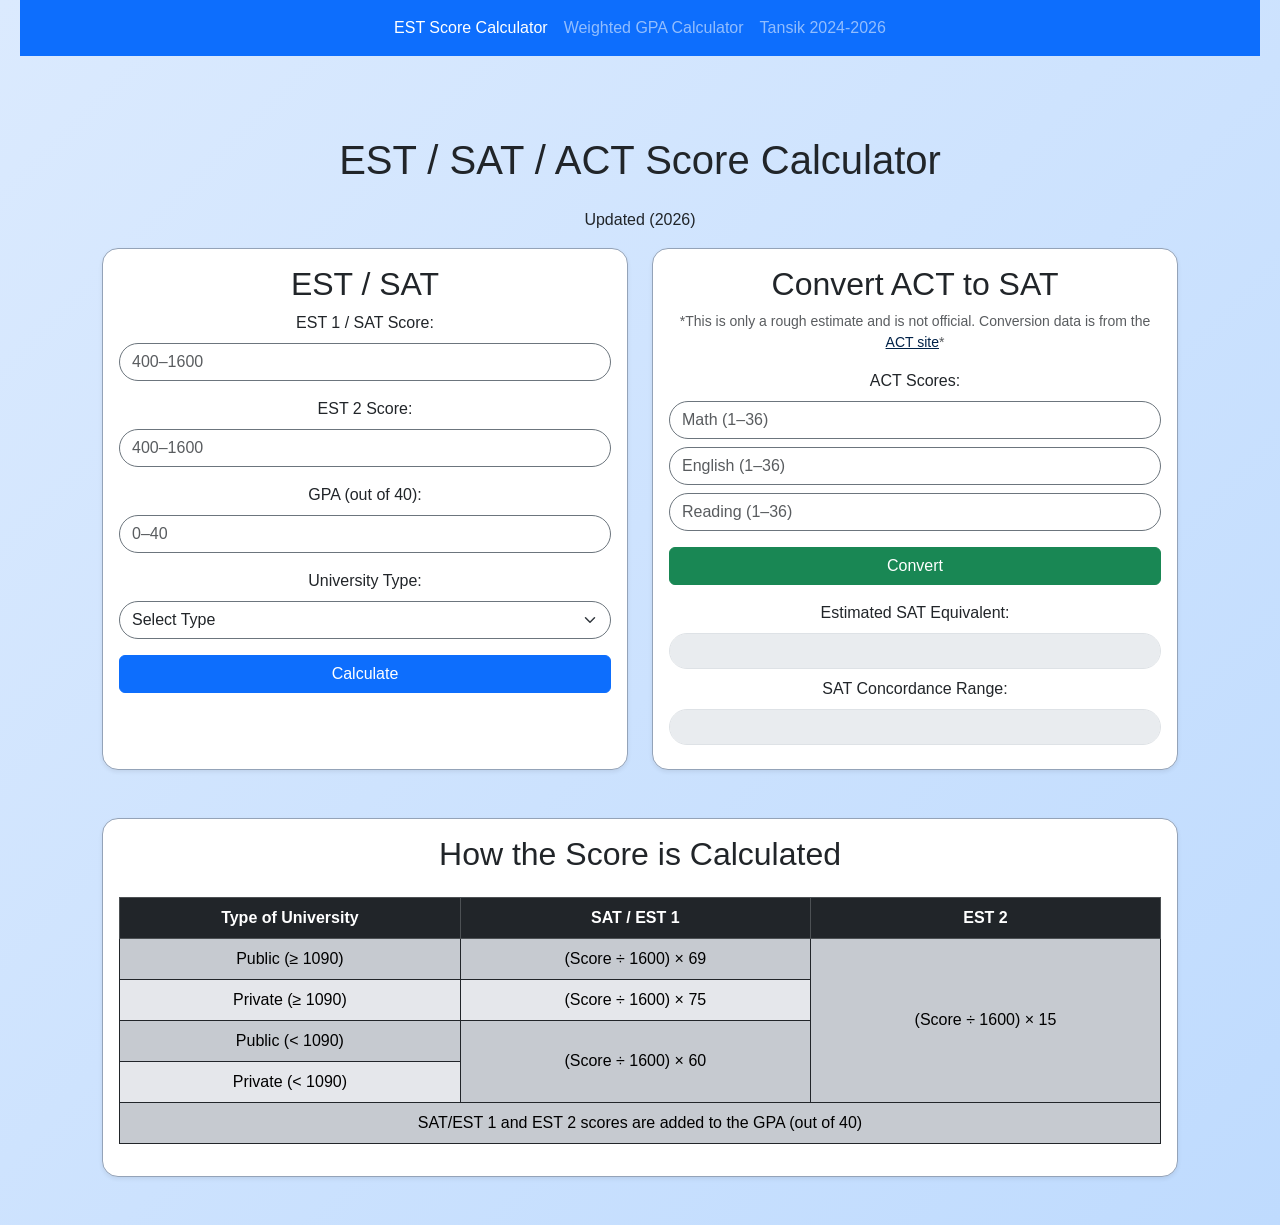
==== index.html @ f445e3b9 "Install Vercel Web Analytics Implemented Vercel Web Analytics for the EST Calculator project =======" ====
<!doctype html>
<html lang="en">
  <head>
    <meta charset="UTF-8" />
    <meta name="viewport" content="width=device-width, initial-scale=1.0" />
    <meta
      name="description"
      content="A quick and simple tool that calculates your EST, SAT, or ACT scores for Egyptian universities. See which public universities you can apply to."
    />
    <meta name="geo.region" content="EG" />
    <meta name="google-site-verification" content="kC3MD4U9ueDH6G-ekJu2nZVUK-XXSAlPMKfxy8IHWck" />
    <link rel="icon" href="data:," />
    <script>
      window.va = window.va || function () { (window.vaq = window.vaq || []).push(arguments); };
    </script>
    <script defer src="/_vercel/insights/script.js"></script>
    <script>
      window.si = window.si || function () { (window.siq = window.siq || []).push(arguments); };
    </script>
    <script defer src="/_vercel/speed-insights/script.js"></script>
    <meta name="robots" content="index, follow" />
    <title>(2026) EST / SAT / ACT Score Calculator for Egyptian Universities</title>
    <link rel="canonical" href="https://estcalculator.pages.dev" />
    <link href="https://cdn.jsdelivr.net/npm/bootstrap@5.3.3/dist/css/bootstrap.min.css" rel="stylesheet" />
    <link rel="stylesheet" href="https://cdn.jsdelivr.net/npm/bootstrap-icons@1.11.3/font/bootstrap-icons.min.css" />
    <link rel="stylesheet" href="styles.css" />
  </head>
  <body>
    <nav class="navbar navbar-expand-lg navbar-dark bg-primary mb-4">
      <div class="container-fluid">
        <button
          class="navbar-toggler"
          type="button"
          data-bs-toggle="collapse"
          data-bs-target="#navbarNav"
          aria-controls="navbarNav"
          aria-expanded="false"
          aria-label="Toggle navigation"
        >
          <span class="navbar-toggler-icon"></span>
        </button>
        <div class="collapse navbar-collapse" id="navbarNav">
          <ul class="navbar-nav mx-auto">
            <li class="nav-item">
              <a class="nav-link active" href="index.html">EST Score Calculator</a>
            </li>
            <li class="nav-item">
              <a class="nav-link" href="gpa/index.html">Weighted GPA Calculator</a>
            </li>
            <li class="nav-item">
              <a class="nav-link" href="tansik.html">Tansik 2024-2026</a>
            </li>
          </ul>
        </div>
      </div>
    </nav>
    <main>
      <div class="container py-5">
        <h1 class="text-center mb-4">EST / SAT / ACT Score Calculator</h1>
        <p>Updated (2026)</p>
        <div class="row g-4 align-items-stretch">
          <div class="col-md-6">
            <div class="card h-100 shadow-sm">
              <div class="card-body">
                <h2 class="card-title">EST / SAT</h2>
                <div class="mb-3">
                  <label for="est1" class="form-label">EST 1 / SAT Score:</label>
                  <input
                    id="est1"
                    type="number"
                    class="form-control border-secondary"
                    placeholder="400&ndash;1600"
                    min="400"
                    max="1600"
                    step="10"
                    required
                  />
                </div>
                <div class="mb-3">
                  <label for="est2" class="form-label">EST 2 Score:</label>
                  <input
                    id="est2"
                    type="number"
                    class="form-control border-secondary"
                    placeholder="400&ndash;1600"
                    min="400"
                    max="1600"
                    step="10"
                    required
                  />
                </div>
                <div class="mb-3">
                  <label for="gpa" class="form-label">GPA (out of 40):</label>
                  <input id="gpa" type="number" class="form-control border-secondary" placeholder="0&ndash;40" max="40" step="0.1" required />
                </div>
                <div class="mb-3">
                  <label for="uni" class="form-label">University Type:</label>
                  <select id="uni" class="form-select border-secondary" required>
                    <option value="" disabled selected>Select Type</option>
                    <option value="public">Public - حكومي</option>
                    <option value="private">Private - خاص</option>
                  </select>
                </div>
                <div class="mb-3 text-center">
                  <button id="calculate" class="btn btn-primary w-100" type="button">Calculate</button>
                </div>
                <div id="resultDiv" class="text-center">
                  <div id="result" class="fs-4 fw-bold"></div>
                </div>
              </div>
            </div>
          </div>
          <div class="col-md-6">
            <div class="card h-100 shadow-sm">
              <div class="card-body">
                <h2 class="card-title">Convert ACT to SAT</h2>
                <p class="small text-muted">
                  *This is only a rough estimate and is not official. Conversion data is from the
                  <a
                    href="https://www.act.org/content/act/en/products-and-services/the-act/scores/act-sat-concordance.html"
                    target="_blank"
                    >ACT site</a
                  >*
                </p>
                <div class="mb-3">
                  <label class="form-label">ACT Scores:</label>
                  <input
                    id="actMath"
                    class="form-control mb-2 border-secondary"
                    type="number"
                    placeholder="Math (1&ndash;36)"
                    min="1"
                    max="36"
                    aria-label="Math Score"
                  />
                  <input
                    id="actEnglish"
                    class="form-control mb-2 border-secondary"
                    type="number"
                    placeholder="English (1&ndash;36)"
                    min="1"
                    max="36"
                    aria-label="English Score"
                  />
                  <input
                    id="actReading"
                    class="form-control mb-3 border-secondary"
                    type="number"
                    placeholder="Reading (1&ndash;36)"
                    min="1"
                    max="36"
                    aria-label="Reading Score"
                  />
                  <button id="actSubmit" type="button" class="btn btn-success w-100">Convert</button>
                </div>
                <div id="estScoreDiv" class="mt-3">
                  <label for="estResult" class="form-label">Estimated SAT Equivalent:</label>
                  <input id="estResult" class="form-control mb-2" type="text" disabled />
                  <label for="estRange" class="form-label">SAT Concordance Range:</label>
                  <input id="estRange" class="form-control" type="text" disabled />
                </div>
              </div>
            </div>
          </div>
        </div>
        <div class="card mt-5 shadow-sm" id="tansik">
          <div class="card-body">
            <h2 class="card-title text-center mb-4">2026 Tansik</h2>
            <div class="d-flex mb-3 flexDiv" style="justify-self: center; flex-wrap: wrap; gap: 10px">
              <button class="btn btn-secondary" id="allButton">Show all</button>
              <div class="input-group w-auto flex-nowrap">
                <span class="input-group-text border-dark rounded-start-pill">
                  <i class="bi bi-search"></i>
                </span>
                <input
                  type="text"
                  class="form-control border-dark rounded-end-pill w-auto"
                  id="searchUni"
                  placeholder="Search by Name"
                />
              </div>
              <div class="input-group w-auto flex-nowrap">
                <span class="input-group-text border-dark rounded-start-pill">
                  <i id="sortIcon" class="bi bi-sort-down"></i>
                </span>
                <select
                  id="sortOrder"
                  aria-label="Sort universities by score"
                  class="form-select w-auto border-dark rounded-end-pill"
                >
                  <option value="desc">Highest → Lowest</option>
                  <option value="asc">Lowest → Highest</option>
                </select>
              </div>
            </div>
            <div class="table-responsive">
              <table class="table table-hover table-striped table-bordered align-middle text-center">
                <thead class="table-dark">
                  <tr>
                    <th scope="col">University/College</th>
                    <th scope="col">Min. Score</th>
                  </tr>
                </thead>
                <tbody id="matchTable"></tbody>
              </table>
            </div>
          </div>
        </div>
        <div class="card mt-5 shadow-sm">
          <div class="card-body">
            <h2 class="card-title text-center mb-4">How the Score is Calculated</h2>
            <div class="table-responsive">
              <table class="table table-hover border-dark table-striped table-bordered align-middle text-center">
                <thead class="table-dark">
                  <tr>
                    <th scope="col">Type of University</th>
                    <th scope="col">SAT / EST 1</th>
                    <th scope="col">EST 2</th>
                  </tr>
                </thead>
                <tbody>
                  <tr>
                    <td>Public (≥ 1090)</td>
                    <td>(Score ÷ 1600) &times; 69</td>
                    <td rowspan="4">(Score ÷ 1600) &times; 15</td>
                  </tr>
                  <tr>
                    <td>Private (≥ 1090)</td>
                    <td>(Score ÷ 1600) &times; 75</td>
                  </tr>
                  <tr>
                    <td>Public (&lt; 1090)</td>
                    <td rowspan="2">(Score ÷ 1600) &times; 60</td>
                  </tr>
                  <tr>
                    <td>Private (&lt; 1090)</td>
                  </tr>
                  <tr>
                    <td colspan="3">SAT/EST 1 and EST 2 scores are added to the GPA (out of 40)</td>
                  </tr>
                </tbody>
              </table>
            </div>
          </div>
        </div>
      </div>
    </main>
    <script src="https://cdn.jsdelivr.net/npm/bootstrap@5.3.3/dist/js/bootstrap.bundle.min.js"></script>
    <script type="module" src="script.js"></script>
  </body>
</html>
---- styles.css ----
body {
  font-family: Helvetica, sans-serif;
  text-align: center;
  min-height: 100vh !important;
  background: linear-gradient(135deg, #dbeafe, #bfdbfe);
  padding: 0 20px;
}
.card {
    border: 1px solid #94a3b8;
    box-shadow: 0 8px 24px rgba(15, 23, 42, 0.15);
    border-radius: 1rem;
}
.container {
  padding: 2rem;
  border-radius: 50px;
  margin-top: 2rem;
}
.table {
    background-color: #e5e7eb;
}
.table-striped > tbody > tr:nth-of-type(odd) > * {
    background-color: #d1d5db;
}
.table-striped > tbody > tr:nth-of-type(even) > * {
    background-color: #e5e7eb;
}
input, select {
  border-radius: 20px !important;
  font-size: 1rem;
}
#resultDiv {
  background-color: white;
  border-radius: 15px;
  padding: 1rem;
  color: #000;
  font-weight: bold;
  font-size: 1.25rem;
  margin-top: 1rem;
}
a {
  color: #002147;
  text-decoration: underline;
}
#actDiv input, #actDiv button {
  width: 120px;
  height: 40px;
  margin: 0.3rem 0;
}
#tansik {
  display: none;
}
#estScoreDiv input {
  font-weight: bold;
  font-size: 1rem;
  padding: 0.3rem 0.75rem;
  margin-bottom: 0.5rem;
  text-align: center;
}
@media (max-width: 768px) {
  .container {
    padding: 1.5rem;
  }
  #actDiv input, #actDiv button {
    width: 100%;
  }
}
@media (max-width: 575px) {
  .container {
    padding: 1rem;
    margin-top: 0;
    border-radius: 0;
  }
  .flexDiv {
    flex-direction: column;
    align-items: center;
  }
  .flexDiv * {
    margin: auto;
  }
}
@media (max-width: 330px) {
  .container {
    padding-left: 0.2rem;
    padding-right: 0.2rem;
  }
}
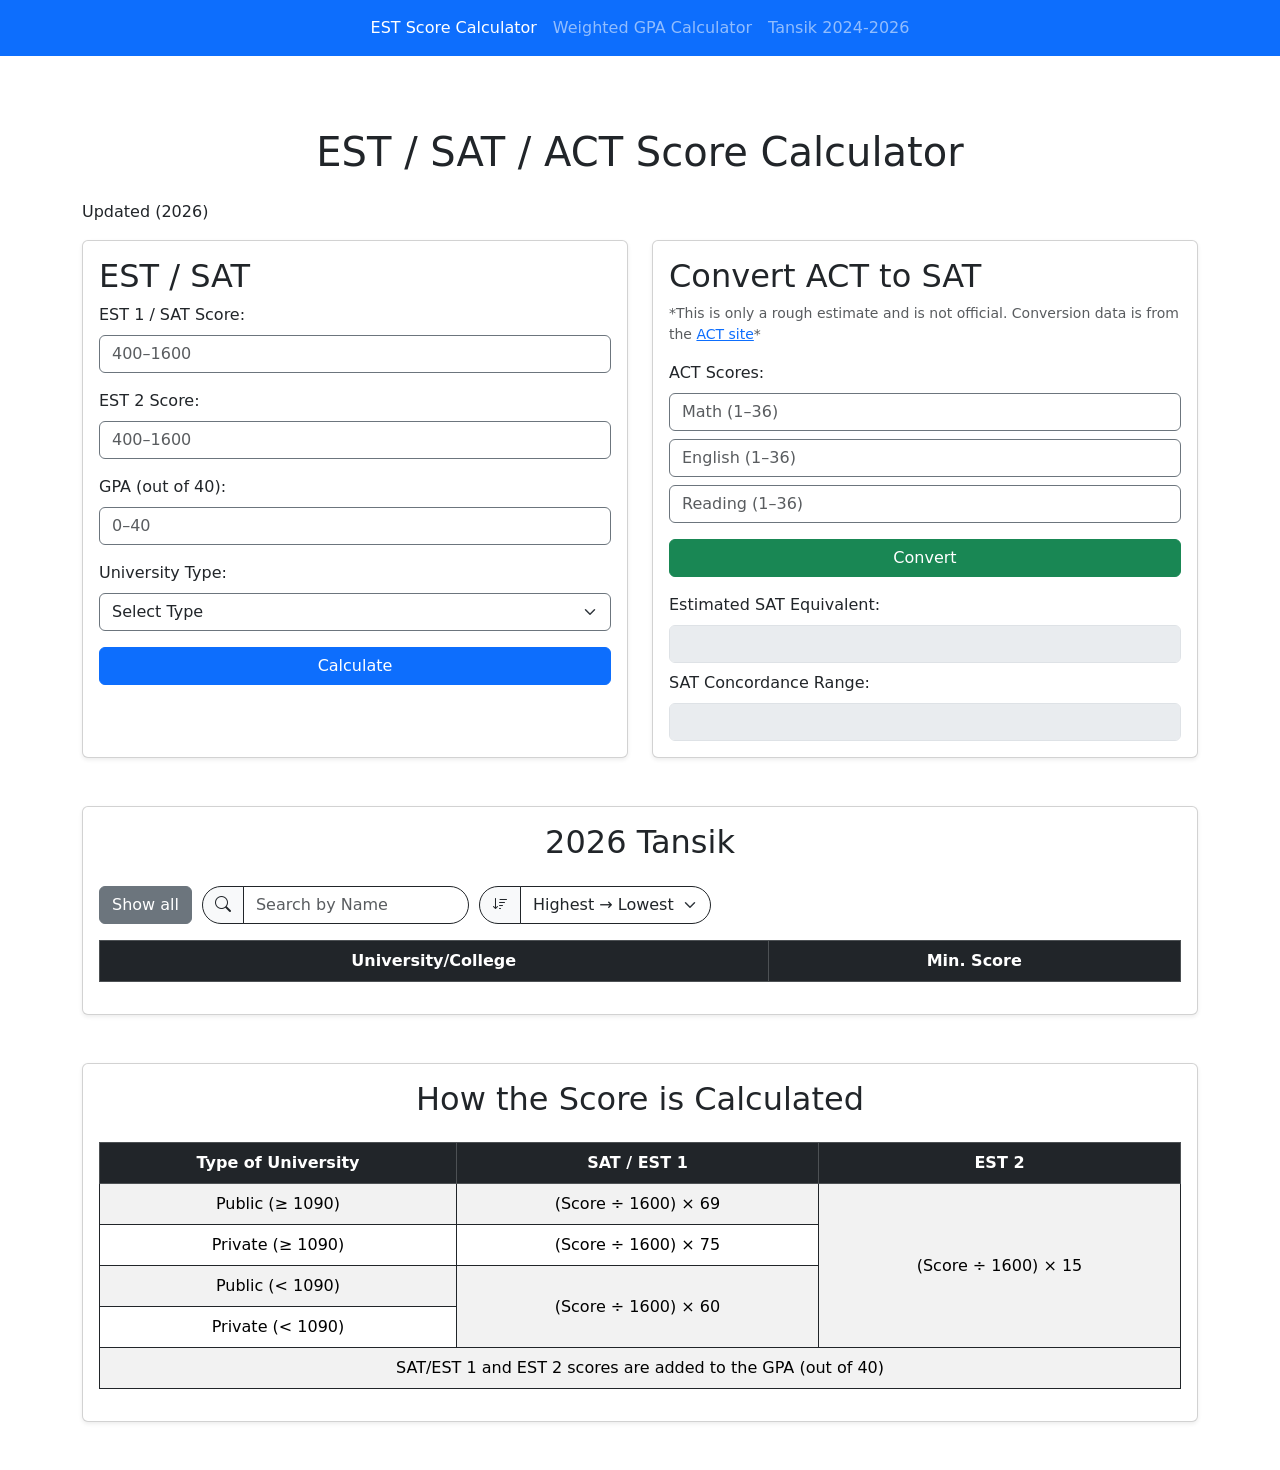
==== commit b97665b3: "Merge pull request #2 from Omar149/vercel/install-vercel-web-analytics-8rnho6 Install Vercel Web Ana" ====
--- a/index.html
+++ b/index.html
@@ -8,7 +8,6 @@
       content="A quick and simple tool that calculates your EST, SAT, or ACT scores for Egyptian universities. See which public universities you can apply to."
     />
     <meta name="geo.region" content="EG" />
-    <meta name="google-site-verification" content="kC3MD4U9ueDH6G-ekJu2nZVUK-XXSAlPMKfxy8IHWck" />
     <link rel="icon" href="data:," />
     <script>
       window.va = window.va || function () { (window.vaq = window.vaq || []).push(arguments); };
@@ -20,10 +19,15 @@
     <script defer src="/_vercel/speed-insights/script.js"></script>
     <meta name="robots" content="index, follow" />
     <title>(2026) EST / SAT / ACT Score Calculator for Egyptian Universities</title>
-    <link rel="canonical" href="https://estcalculator.pages.dev" />
+    <link rel="canonical" href="https://estcalculator.vercel.app" />
     <link href="https://cdn.jsdelivr.net/npm/bootstrap@5.3.3/dist/css/bootstrap.min.css" rel="stylesheet" />
     <link rel="stylesheet" href="https://cdn.jsdelivr.net/npm/bootstrap-icons@1.11.3/font/bootstrap-icons.min.css" />
     <link rel="stylesheet" href="styles.css" />
+    <script>
+      if (window.location.hostname === "estcalculator.pages.dev") {
+        window.location.href = "https://estcalculator.vercel.app";
+      }
+    </script>
   </head>
   <body>
     <nav class="navbar navbar-expand-lg navbar-dark bg-primary mb-4">
@@ -42,13 +46,13 @@
         <div class="collapse navbar-collapse" id="navbarNav">
           <ul class="navbar-nav mx-auto">
             <li class="nav-item">
-              <a class="nav-link active" href="index.html">EST Score Calculator</a>
+              <a class="nav-link active" href="https://estcalculator.vercel.app">EST Score Calculator</a>
             </li>
             <li class="nav-item">
-              <a class="nav-link" href="gpa/index.html">Weighted GPA Calculator</a>
+              <a class="nav-link" href="https://estcalculator.vercel.app/gpa">Weighted GPA Calculator</a>
             </li>
             <li class="nav-item">
-              <a class="nav-link" href="tansik.html">Tansik 2024-2026</a>
+              <a class="nav-link" href="https://estcalculator.vercel.app/tansik">Tansik 2024-2026</a>
             </li>
           </ul>
         </div>
@@ -91,7 +95,15 @@
                 </div>
                 <div class="mb-3">
                   <label for="gpa" class="form-label">GPA (out of 40):</label>
-                  <input id="gpa" type="number" class="form-control border-secondary" placeholder="0&ndash;40" max="40" step="0.1" required />
+                  <input
+                    id="gpa"
+                    type="number"
+                    class="form-control border-secondary"
+                    placeholder="0&ndash;40"
+                    max="40"
+                    step="0.1"
+                    required
+                  />
                 </div>
                 <div class="mb-3">
                   <label for="uni" class="form-label">University Type:</label>
